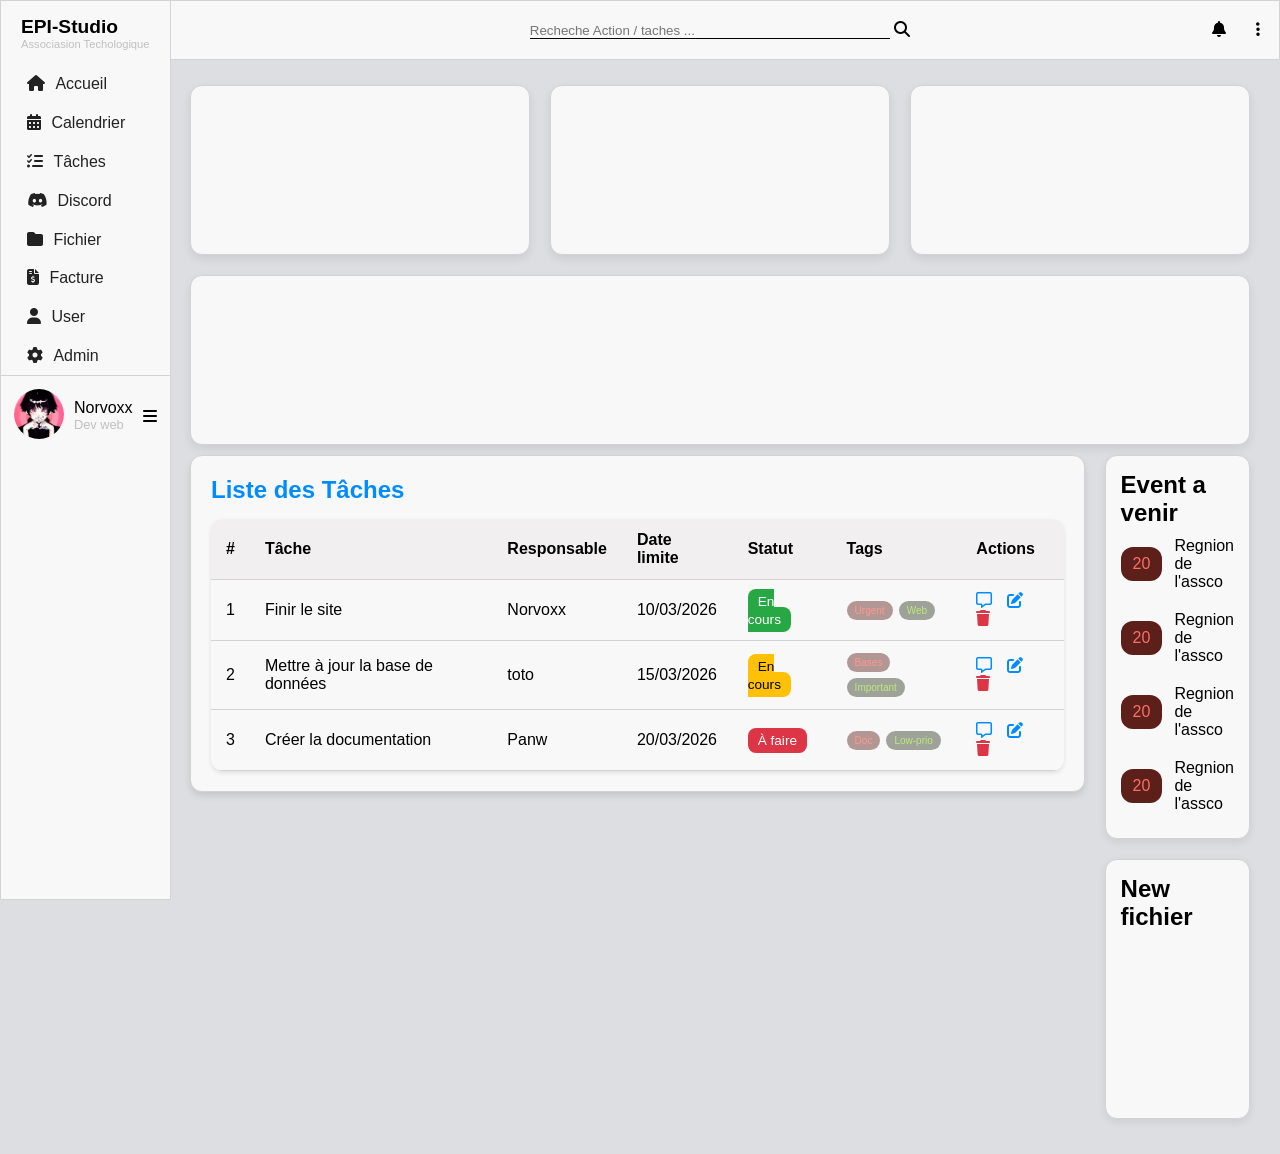
==== index.html @ 7e41a4b7 "Refactor responsive and light mode" ====
<!doctype html>
<html lang="en">

<head>
  <meta charset="UTF-8" />
  <meta name="viewport" content="width=device-width, initial-scale=1.0" />
  <title>EPI Comptability</title>
  <link rel="stylesheet" href="./css/root.css" />
  <link rel="stylesheet" href="./css/nav-left.css" />
  <link rel="stylesheet" href="./css/header.css" />

  <link rel="stylesheet" href="./css/pages/taches.css">

  <link rel="stylesheet" href="./css/pages/index.css" />
  <link rel="stylesheet" href="https://cdnjs.cloudflare.com/ajax/libs/font-awesome/6.5.0/css/all.min.css" />
</head>

<body>
  <section class="container-nav-left">
    <nav class="nav-left">
      <div>
        <div class="container-title">
          <div class="title-text">
            <span class="main-title">EPI<span>-Studio</span></span>
            <span class="subtitle">Associasion Techologique</span>
          </div>
        </div>
        <ul>
          <!-- i acceuil-->
          <li>
            <i class="fa-solid fa-house"></i>
            <p>Accueil</p>
          </li>

          <!-- i calendrier-->
          <li>
            <i class="fa-solid fa-calendar-days"></i>
            <p>Calendrier</p>
          </li>

          <!-- i taches-->
          <li>
            <i class="fa-solid fa-list-check"></i>
            <p>Tâches</p>
          </li>

          <!-- i discord-->
          <li>
            <i class="fa-brands fa-discord"></i>
            <p>Discord</p>
          </li>

          <!-- i fichier-->
          <li>
            <i class="fa-solid fa-folder"></i>
            <p>Fichier</p>
          </li>

          <!-- i facture-->

          <li>
            <i class="fa-solid fa-file-invoice-dollar"></i>
            <p>Facture</p>
          </li>

          <!-- i user-->
          <li>
            <i class="fa-solid fa-user"></i>
            <p>User</p>
          </li>

          <!-- i admin-->
          <li>
            <i class="fa-solid fa-gear"></i>
            <p>Admin</p>
          </li>
        </ul>
      </div>
      <div class="nav-login">
        <div><img src="./imgs/logoNorvoxx.png" alt="" /></div>
        <div>
          <p>Norvoxx</p>
          <p class="subtitle">Dev web</p>
        </div>
        <i class="fa-solid fa-bars"></i>
      </div>
    </nav>
  </section>

  <section class="main-container">
    <main class="main-container">
      <section class="header-container">
        <header>
          <div class="header-search">
            <input type="text" placeholder="Recheche Action / taches ..." />
            <!-- https://fontawesome.com/icons/magnifying-glass?f=classic&s=solid -->
            <i class="fa-solid fa-magnifying-glass"></i>
          </div>
          <ul>
            <li>
              <!-- https://fontawesome.com/icons/bell?f=classic&s=solid -->
              <i class="fa-solid fa-bell"></i>
            </li>
            <li>
              <!-- https://fontawesome.com/icons/bars?f=classic&s=solid -->
              <!-- https://fontawesome.com/icons/ellipsis-vertical?f=classic&s=solid -->
              <i class="fa-solid fa-ellipsis-vertical"></i>
            </li>
          </ul>
        </header>
      </section>

      <section class="dashboard">
        <div class="top-box">
          <div class="box"></div>
          <div class="box"></div>
          <div class="box"></div>
          <div class="box"></div>
        </div>
        <div class="main-box">
          <div>
            <div class="box">
              <div class="task-table-container">
                <h2>Liste des Tâches</h2>
                <table class="task-table">
                  <thead>
                    <tr>
                      <th>#</th>
                      <th>Tâche</th>
                      <th>Responsable</th>
                      <th>Date limite</th>
                      <th>Statut</th>
                      <th>Tags</th>
                      <th>Actions</th>
                    </tr>
                  </thead>
                  <tbody>
                    <tr>
                      <td>1</td>
                      <td>Finir le site</td>
                      <td>Norvoxx</td>
                      <td>10/03/2026</td>
                      <td><span class="status completed">En cours</span></td>
                      <td>
                        <ul class="tag">
                          <li>Urgent</li>
                          <li>Web</li>
                        </ul>
                      </td>
                      <td>
                        <i class="fa-regular fa-message edit"></i>
                        <i class="fa-solid fa-pen-to-square edit"></i>
                        <i class="fa-solid fa-trash delete"></i>
                      </td>
                    </tr>
                    <tr>
                      <td>2</td>
                      <td>Mettre à jour la base de données</td>
                      <td>toto</td>
                      <td>15/03/2026</td>
                      <td><span class="status in-progress">En cours</span></td>
                      <td>
                        <ul class="tag">
                          <li>Bases</li>
                          <li>Important</li>
                        </ul>
                      </td>
                      <td>
                        <i class="fa-regular fa-message edit"></i>
                        <i class="fa-solid fa-pen-to-square edit"></i>
                        <i class="fa-solid fa-trash delete"></i>
                      </td>
                    </tr>
                    <tr>
                      <td>3</td>
                      <td>Créer la documentation</td>
                      <td>Panw</td>
                      <td>20/03/2026</td>
                      <td><span class="status pending">À faire</span></td>
                      <td>
                        <ul class="tag">
                          <li>Doc</li>
                          <li>Low-prio</li>
                        </ul>
                      </td>
                      <td>
                        <i class="fa-regular fa-message edit"></i>
                        <i class="fa-solid fa-pen-to-square edit"></i>
                        <i class="fa-solid fa-trash delete"></i>

                      </td>
                    </tr>
                    
                  </tbody>
                </table>
              </div>
            </div>
          </div>
          <div class="event-box">

            <div class="box">
              <h2>Event a venir</h2>
              <ul>
                <li class="event-list">
                  <p>20</p>
                  <p>Regnion de l'assco</p>
                </li>
                <li class="event-list">
                  <p>20</p>
                  <p>Regnion de l'assco</p>
                </li>
                <li class="event-list">
                  <p>20</p>
                  <p>Regnion de l'assco</p>
                </li>
                <li class="event-list">
                  <p>20</p>
                  <p>Regnion de l'assco</p>
                </li>
              </ul>

            </div>
            <div class="box">
              <h2>New fichier</h2>
            </div>
          </div>
        </div>
      </section>
    </main>
  </section>
</body>

</html>
---- css/root.css ----
* {
  margin: 0;
  padding: 0;
  box-sizing: border-box;
  list-style: none;
  text-decoration: none;
}

:root {
  --bg-couleur: #DDDEE1;
  --bg-couleur-spe:#F8F8F8 ;

  --bg-couleur-overlay: #f1efef;
  --bg-couleur-over: #202020;

  --text-couleur: #000;
  --text-muted-couleur: #222222;
  --subtitle-couleur: #c0c0c0;

  --special-couleur: #008cff;
  --border-couleur: #d3d3d3;

  --radius: 0.75rem;
  --gap: 1.5rem;
}

body {
  font-family: "Arimo", sans-serif;
  background-color: var(--bg-couleur);
  color: var(--text-couleur);
  min-height: 100vh;

  display: flex;
  flex-direction: row;
}
.main-container {
  padding-left: 80px;
  /* background-color: aqua; */

  min-height: 100vh;
  width: 100%;

  display: flex;
  flex-direction: column;
}
.dashboard {
  /* background-color: red; */
  height: 100%;
  padding: 30px;

  display: flex;
  flex-direction: column;
  gap: 10px;

}
.box {
  background-color: var(--bg-couleur-spe);
  border: 1px solid var(--border-couleur);
  border-radius: var(--radius);
  transform: translateY(-5px);
  box-shadow: 0 4px 6px rgba(0, 0, 0, 0.1);

}

@media (prefers-color-scheme: dark) {
  :root {
    --bg-couleur: #18191a;
    --bg-couleur-spe: #1f1f21;

    --bg-couleur-overlay: #222222;
    --bg-couleur-over: #2c2c2c;

    --text-couleur: #f5f5f5;
    --text-muted-couleur: #b3b3b3;
    --subtitle-couleur: #8f8f8f;

    --special-couleur: #3ea6ff;

    --border-couleur: #2e2e2e;
  }
}

@media (max-width: 768px) {

  .main-container {
    padding-left: 30px;
  }

  .top-box > div {
    flex: 1 1 100%;
  }

  .event-box {
    flex-direction: column;
  }

}

/* https://m2.material.io/design/color/dark-theme.html*/
/* https://atlassian.design/foundations/color/color-palette */
---- css/nav-left.css ----
.container-nav-left {
  position: fixed;
  width: fit-content;
  min-height: 100vh;
  background-color: var(--bg-couleur-spe);
  border: 1px solid var(--border-couleur);

  display: flex;
  flex-direction: column;
  justify-content: space-between;
}

.nav-logo {
  border-radius: 50px;
  width: 50px;
  height: 50px;
  margin: 0.5rem;
  object-fit: contain;
}

.container-title {
  display: flex;
  align-items: center;
  gap: 10px;
}

.title-text {
  margin: 15px 20px;
  display: flex;
  flex-direction: column;
}

.title-text .main-title {
  font-size: 1.2rem;
  font-weight: bold;
  white-space: nowrap;
  color: var(--text-couleur);
}

.subtitle {
  color: var(--subtitle-couleur);
}

.title-text .subtitle {
  font-size: 0.7rem;
  color: var(--subtitle-couleur);
  white-space: nowrap;
}

.container-nav-left ul {
  display: flex;
  flex-direction: column;
  justify-content: center;
  margin-left: 1rem;
  color: var(--text-muted-couleur);
}

.container-nav-left ul li {
  margin: 0.65rem;
  cursor: pointer;
}

.container-nav-left ul li:hover {
  color: var(--text-couleur);
  font-weight: bold;
  transition: all 0.2s ease-in-out;
}

.container-nav-left li {
  display: flex;
}

.container-nav-left ul li i {
  padding-right: 10px;
}

.nav-login {
  height: 80px;
  border-top: solid 1px var(--border-couleur);

  display: flex;
  align-items: center;
  flex-wrap: nowrap;

  justify-content: center;
}

.nav-login > * {
  margin: 5px;
}

.nav-login img {
  border-radius: 50%;
  height: 50px;
}

.nav-login > * > .subtitle {
  font-size: 0.8rem;
  flex-wrap: nowrap;
}

@media (max-width: 768px) {
  li > p {
    display: none;
  }

  .nav-login > * > p {
    display: none;
  }

  .nav-login > i {
    display: none;
  }

  .container-nav-left {
    padding: 0;
  }

  .subtitle {
    display: none;
  }

  .main-title > span {
    display: none;
  }
}
---- css/header.css ----
.header-container {
  height: fit-content;
  background-color: var(--bg-couleur-spe);
  color: var(--text-couleur);
  border: 1px solid var(--border-couleur);

  display: flex;
  justify-content: center;
  align-items: center;
}

header {
  display: flex;
  align-items: center;
  margin: 20px;
}

header > ul {
  position: absolute;
  right: 0;

  margin: 20px;
  display: flex;
  gap: 30px;
}

header > ul li {
  cursor: pointer;
}

header ul li i:hover {
  color: var(--text-couleur);
  font-weight: bold;
  transition: all 0.2s ease-in-out;
}

input {
  width: 40vh;
  
  border: none;
  background-color: transparent;
  color: var(--text-couleur);
  border-bottom: 1px solid var(--text-couleur);
}

input:focus {
  outline: none;
  border: none;
  background-color: transparent;
  color: var(--text-couleur);
  border-bottom: 1px solid var(--special-couleur);
}
---- css/pages/taches.css ----
.task-table-container {
    padding: 20px;
    overflow-x: auto;
}

.task-table-container h2 {
    margin-bottom: 15px;
    font-size: 1.5rem;
    color: var(--special-couleur);
}

.task-table {
    width: 100%;
    border-collapse: collapse;
    background-color: var(--bg-couleur-spe);
    border-radius: var(--radius);
    overflow: hidden;
    box-shadow: 0 2px 4px rgba(0, 0, 0, 0.1);
    min-width: 600px; 
}

.task-table th,
.task-table td {
    padding: 12px 15px;
    text-align: left;
    border-bottom: 1px solid var(--border-couleur);
}

.task-table th {
    background-color: var(--bg-couleur-overlay);
    color: var(--text-couleur);
    font-weight: 600;
}

.task-table tbody tr:hover {
    background-color: var(--bg-couleur-overlay);
}

.status {
    padding: 5px 10px;
    border-radius: 0.5rem;
    color: #fff;
    font-weight: 500;
    font-size: 0.85rem;
}

.status.completed {
    background-color: #28a745;
}

.status.in-progress {
    background-color: #ffc107;
    color: #000;
}

.status.pending {
    background-color: #dc3545;
}

.edit {
    color: #008cff;
    margin-right: 10px;
    cursor: pointer;
}

.delete {
    color: #dc3545;
    cursor: pointer;
}

.tag {
    display: flex;
    gap: 5px;
    font-size: 10px;
    flex-wrap: wrap; 
}

.tag>li {
    padding: 5px;
    border-radius: var(--radius);
}

.tag>li:nth-child(1) {
    background-color: #5d1f1a73;
    color: #FD9891;
}

.tag>li:nth-child(2) {
    background-color: #28311b6e;
    color: #BDE97C;
}
@media (max-width: 768px) {
  .main-container {
    padding-left: 30px;
  }
}

@media (max-width: 768px) {

    .task-table th,
    .task-table td {
        padding: 8px 10px;
        font-size: 0.85rem;
    }

    .task-table-container h2 {
        font-size: 1.3rem;
    }

    
    .task-table {
        display: block;
        overflow-x: auto;
        white-space: nowrap;
    }

    .edit,
    .delete {
        font-size: 0.8rem;
        margin-right: 5px;
    }

    .status {
        font-size: 0.75rem;
        padding: 3px 6px;
    }

    .tag {
        font-size: 9px;
    }
}
---- css/pages/index.css ----
.top-box {
  display: flex;
  justify-content: space-between;
  gap: 20px;
  flex-wrap: wrap;
}

.top-box > div {
  flex: 1 1 300px;
  min-height: 170px;

  padding: 20px;

  border-radius: var(--radius);
  box-shadow: 0 4px 10px rgba(0,0,0,0.08);

  transition: transform .2s ease, box-shadow .2s ease;
}

.top-box > div:hover {
  transform: translateY(-4px);
  box-shadow: 0 10px 20px rgba(0,0,0,0.15);
}

.main-box {
  display: flex;
  gap: 20px;
  align-items: stretch;
}

.task-date {
  width: fit-content;
  padding: 6px 10px;
  font-size: 10px;

  border: 1px solid var(--border-couleur);
  border-radius: var(--radius);
}

.tag {
  display: flex;
  gap: 6px;
  font-size: 10px;
}

.tag > li {
  padding: 4px 8px;
  border-radius: var(--radius);
}

.tag > li:nth-child(1) {
  background: #5d1f1a73;
  color: #FD9891;
}

.tag > li:nth-child(2) {
  background: #28311b6e;
  color: #BDE97C;
}

.event-box {
  flex: 1;

  display: flex;
  flex-direction: column;
  gap: 20px;
}

.event-box > div {
  min-height: 260px;

  padding: 15px;
  border-radius: var(--radius);

  box-shadow: 0 3px 8px rgba(0,0,0,0.08);
}

.event-list {
  display: flex;
  align-items: center;
  padding: 10px 0;
}

.event-list > p:nth-child(1) {
  background: #5D1F1A;
  color: #F87168;
  border-radius: var(--radius);
  padding: 8px 12px;
  margin-right: 12px;
}

@media (max-width: 970px) {

  .top-box {
    justify-content: center;
  }

  .top-box > div {
    flex: 1 1 45%;
  }

  .main-box {
    flex-direction: column;
  }

  .event-box {
    flex-direction: row;
    flex-wrap: wrap;
  }

  .event-box > div {
    flex: 1 1 45%;
  }

}
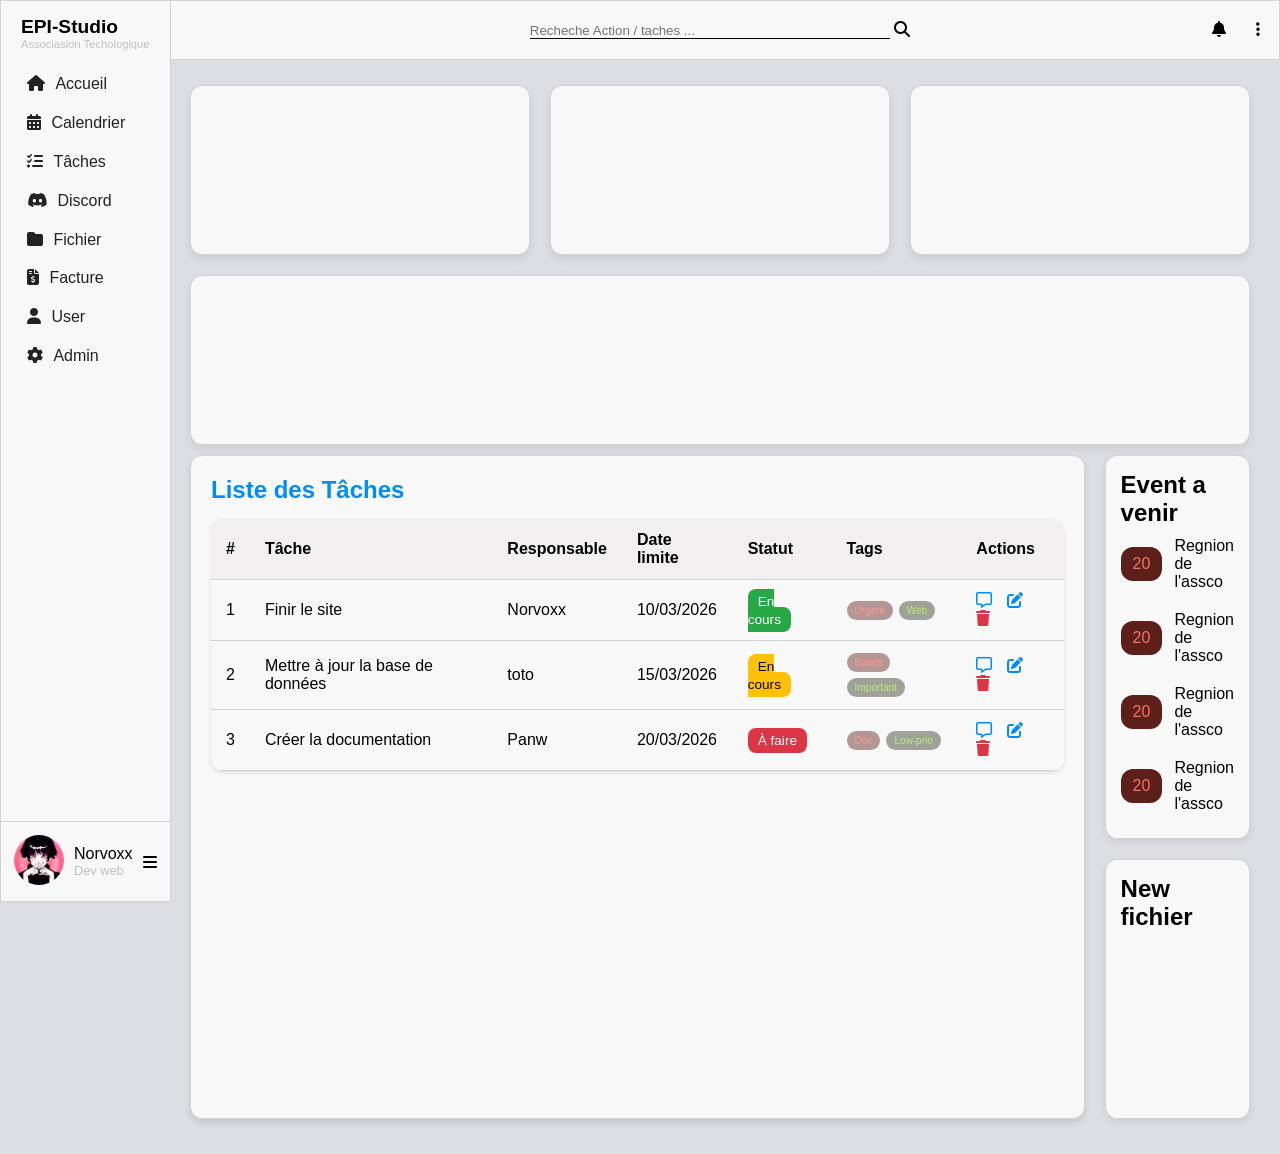
==== commit 81d15289: "toto is a besttt" ====
--- a/index.html
+++ b/index.html
@@ -119,7 +119,7 @@
         </div>
         <div class="main-box">
           <div>
-            <div class="box">
+            <div class="box table">
               <div class="task-table-container">
                 <h2>Liste des Tâches</h2>
                 <table class="task-table">
--- a/css/nav-left.css
+++ b/css/nav-left.css
@@ -5,6 +5,13 @@
   background-color: var(--bg-couleur-spe);
   border: 1px solid var(--border-couleur);
 
+  display: flex;
+  flex-direction: column;
+  justify-content: space-between;
+}
+
+.nav-left {
+  height: 100vh;
   display: flex;
   flex-direction: column;
   justify-content: space-between;
@@ -85,7 +92,7 @@
   justify-content: center;
 }
 
-.nav-login > * {
+.nav-login>* {
   margin: 5px;
 }
 
@@ -94,21 +101,21 @@
   height: 50px;
 }
 
-.nav-login > * > .subtitle {
+.nav-login>*>.subtitle {
   font-size: 0.8rem;
   flex-wrap: nowrap;
 }
 
 @media (max-width: 768px) {
-  li > p {
+  li>p {
     display: none;
   }
 
-  .nav-login > * > p {
+  .nav-login>*>p {
     display: none;
   }
 
-  .nav-login > i {
+  .nav-login>i {
     display: none;
   }
 
@@ -120,7 +127,7 @@
     display: none;
   }
 
-  .main-title > span {
+  .main-title>span {
     display: none;
   }
-}
+}
--- a/css/pages/index.css
+++ b/css/pages/index.css
@@ -89,6 +89,10 @@
   margin-right: 12px;
 }
 
+.table{
+  height: 100%;
+}
+
 @media (max-width: 970px) {
 
   .top-box {
@@ -114,3 +118,13 @@
 
 }
 
+@media (max-width: 768px) {
+  .top-box > div {
+    flex: 1 1 100%;
+  }
+
+  .event-box {
+    flex-direction: column;
+  }
+
+}
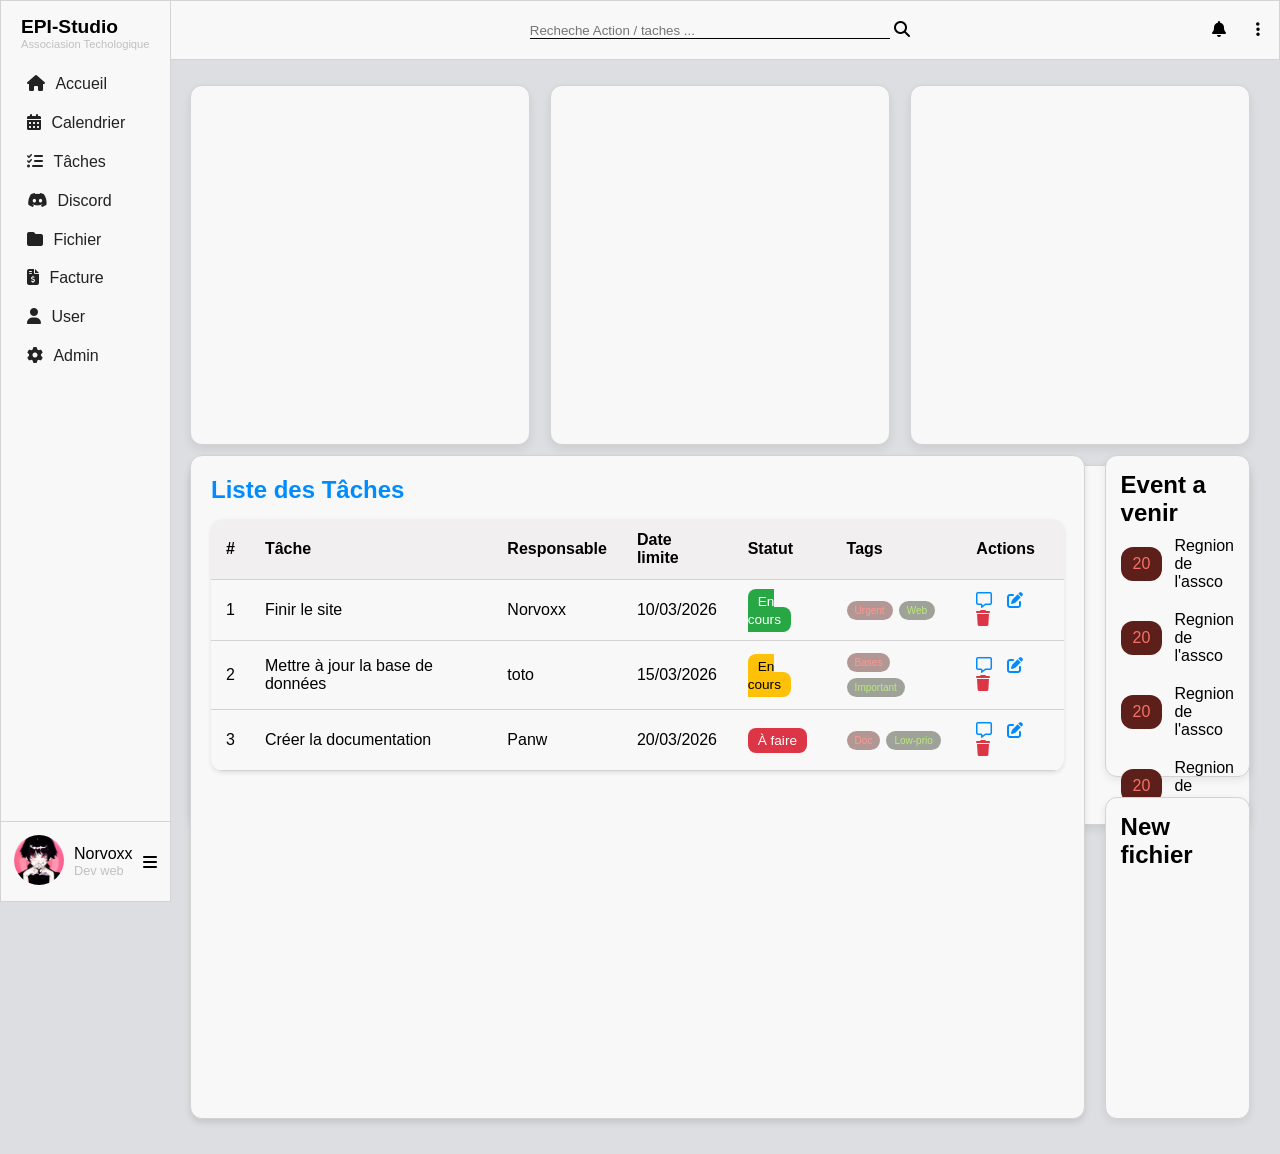
==== commit 2559d746: "up" ====
--- a/index.html
+++ b/index.html
@@ -190,7 +190,7 @@
 
                       </td>
                     </tr>
-                    
+
                   </tbody>
                 </table>
               </div>
--- a/css/pages/taches.css
+++ b/css/pages/taches.css
@@ -1,4 +1,9 @@
+.box{
+    height: 100%;
+}
+
 .task-table-container {
+    
     padding: 20px;
     overflow-x: auto;
 }
@@ -16,7 +21,7 @@
     border-radius: var(--radius);
     overflow: hidden;
     box-shadow: 0 2px 4px rgba(0, 0, 0, 0.1);
-    min-width: 600px; 
+    min-width: 600px;
 }
 
 .task-table th,
@@ -72,7 +77,7 @@
     display: flex;
     gap: 5px;
     font-size: 10px;
-    flex-wrap: wrap; 
+    flex-wrap: wrap;
 }
 
 .tag>li {
@@ -89,11 +94,51 @@
     background-color: #28311b6e;
     color: #BDE97C;
 }
-@media (max-width: 768px) {
-  .main-container {
-    padding-left: 30px;
-  }
+
+
+.task-table-nav {
+    display: flex;
+    justify-content: space-between;
+    align-items: center;
+    margin-bottom: 15px;
+    gap: 10px;
 }
+
+
+.task-search {
+    display: flex;
+    align-items: center;
+    background: var(--bg-couleur-overlay);
+    padding: 8px 12px;
+    border-radius: var(--radius);
+    gap: 8px;
+}
+
+.task-search input {
+    border: none;
+    background: transparent;
+    outline: none;
+    color: var(--text-couleur);
+}
+
+.btn-add-task {
+    display: flex;
+    align-items: center;
+    gap: 6px;
+    background: var(--special-couleur);
+    color: white;
+    border: none;
+    padding: 8px 14px;
+    border-radius: var(--radius);
+    cursor: pointer;
+    font-weight: 500;
+    transition: 0.2s;
+}
+
+.btn-add-task:hover {
+    opacity: 0.9;
+}
+
 
 @media (max-width: 768px) {
 
@@ -107,7 +152,7 @@
         font-size: 1.3rem;
     }
 
-    
+
     .task-table {
         display: block;
         overflow-x: auto;
@@ -128,4 +173,13 @@
     .tag {
         font-size: 9px;
     }
-}
+
+    .task-table-nav {
+        flex-direction: column;
+        align-items: stretch;
+    }
+
+    .btn-add-task {
+        justify-content: center;
+    }
+}
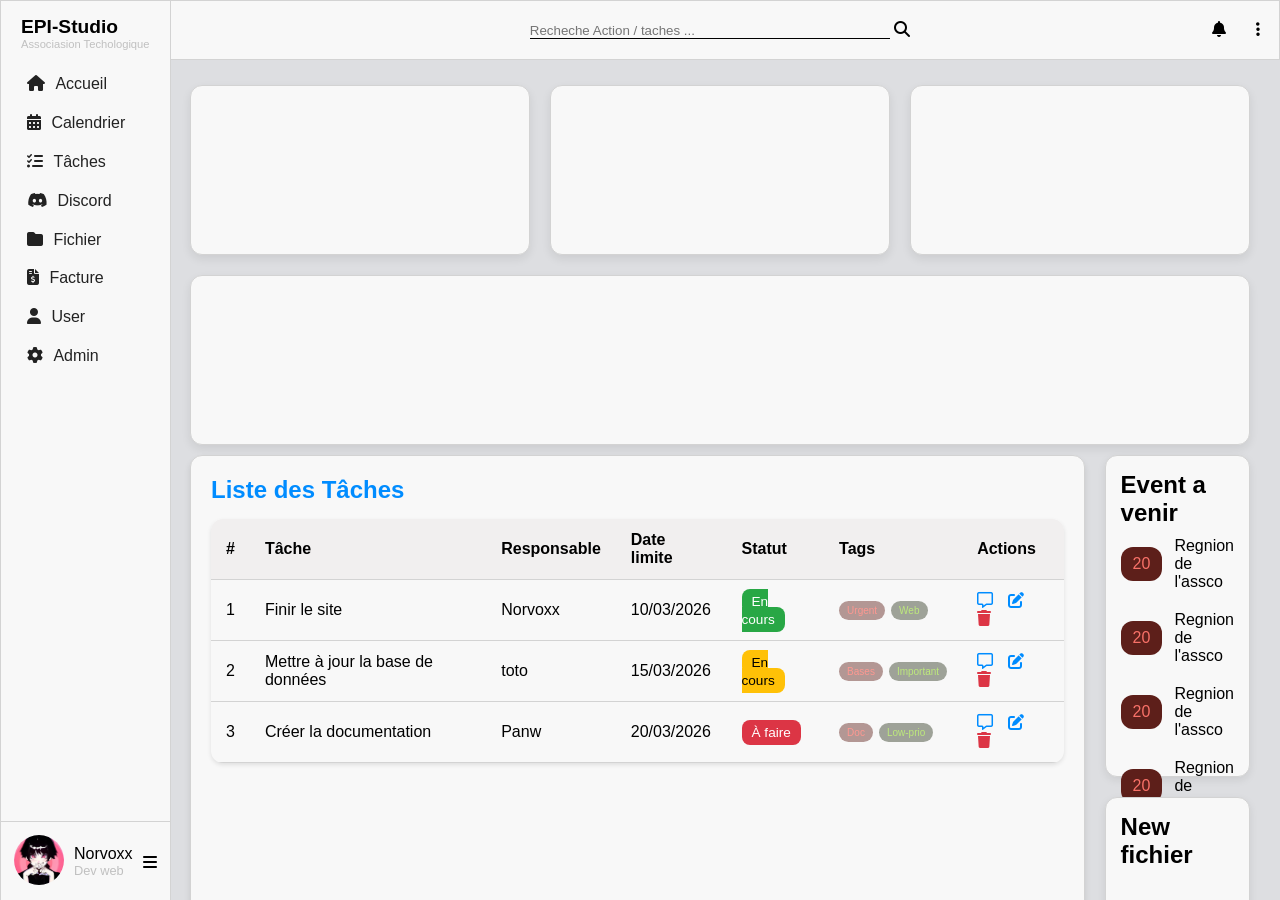
==== commit 314e498a: "update nav-left" ====
--- a/index.html
+++ b/index.html
@@ -1,233 +1,248 @@
 <!doctype html>
 <html lang="en">
-
-<head>
-  <meta charset="UTF-8" />
-  <meta name="viewport" content="width=device-width, initial-scale=1.0" />
-  <title>EPI Comptability</title>
-  <link rel="stylesheet" href="./css/root.css" />
-  <link rel="stylesheet" href="./css/nav-left.css" />
-  <link rel="stylesheet" href="./css/header.css" />
-
-  <link rel="stylesheet" href="./css/pages/taches.css">
-
-  <link rel="stylesheet" href="./css/pages/index.css" />
-  <link rel="stylesheet" href="https://cdnjs.cloudflare.com/ajax/libs/font-awesome/6.5.0/css/all.min.css" />
-</head>
-
-<body>
-  <section class="container-nav-left">
-    <nav class="nav-left">
-      <div>
-        <div class="container-title">
-          <div class="title-text">
-            <span class="main-title">EPI<span>-Studio</span></span>
-            <span class="subtitle">Associasion Techologique</span>
-          </div>
+  <head>
+    <meta charset="UTF-8" />
+    <meta name="viewport" content="width=device-width, initial-scale=1.0" />
+    <title>EPI Comptability</title>
+    <link rel="stylesheet" href="./css/root.css" />
+    <link rel="stylesheet" href="./css/nav-left.css" />
+    <link rel="stylesheet" href="./css/header.css" />
+
+    <link rel="stylesheet" href="./css/pages/taches.css" />
+
+    <link rel="stylesheet" href="./css/pages/index.css" />
+    <link
+      rel="stylesheet"
+      href="https://cdnjs.cloudflare.com/ajax/libs/font-awesome/6.5.0/css/all.min.css"
+    />
+  </head>
+
+  <body>
+    <section class="container-nav-left">
+      <nav class="nav-left">
+        <div>
+          <div class="container-title">
+            <div class="title-text">
+              <span class="main-title">EPI<span>-Studio</span></span>
+              <span class="subtitle">Associasion Techologique</span>
+            </div>
+          </div>
+          <ul>
+            <!-- i acceuil-->
+            <li>
+              <a href="/index.html">
+                <i class="fa-solid fa-house"></i>
+                <p>Accueil</p>
+              </a>
+            </li>
+
+            <!-- i calendrier-->
+            <li>
+              <a href="/calendrier.html">
+                <i class="fa-solid fa-calendar-days"></i>
+                <p>Calendrier</p>
+              </a>
+            </li>
+
+            <!-- i taches-->
+            <li>
+              <a href="/taches.html">
+                <i class="fa-solid fa-list-check"></i>
+                <p>Tâches</p>
+              </a>
+            </li>
+
+            <!-- i discord-->
+            <li>
+              <a href="#">
+                <i class="fa-brands fa-discord"></i>
+                <p>Discord</p>
+              </a>
+            </li>
+
+            <!-- i fichier-->
+            <li>
+              <a href="/fichier.html">
+                <i class="fa-solid fa-folder"></i>
+                <p>Fichier</p>
+              </a>
+            </li>
+
+            <!-- i facture-->
+
+            <li>
+              <a href="/facture.html">
+                <i class="fa-solid fa-file-invoice-dollar"></i>
+                <p>Facture</p>
+              </a>
+            </li>
+
+            <!-- i user-->
+            <li>
+              <a href="#">
+                <i class="fa-solid fa-user"></i>
+                <p>User</p>
+              </a>
+            </li>
+
+            <!-- i admin-->
+            <li>
+              <a href="/admin.html">
+                <i class="fa-solid fa-gear"></i>
+                <p>Admin</p>
+              </a>
+            </li>
+          </ul>
         </div>
-        <ul>
-          <!-- i acceuil-->
-          <li>
-            <i class="fa-solid fa-house"></i>
-            <p>Accueil</p>
-          </li>
-
-          <!-- i calendrier-->
-          <li>
-            <i class="fa-solid fa-calendar-days"></i>
-            <p>Calendrier</p>
-          </li>
-
-          <!-- i taches-->
-          <li>
-            <i class="fa-solid fa-list-check"></i>
-            <p>Tâches</p>
-          </li>
-
-          <!-- i discord-->
-          <li>
-            <i class="fa-brands fa-discord"></i>
-            <p>Discord</p>
-          </li>
-
-          <!-- i fichier-->
-          <li>
-            <i class="fa-solid fa-folder"></i>
-            <p>Fichier</p>
-          </li>
-
-          <!-- i facture-->
-
-          <li>
-            <i class="fa-solid fa-file-invoice-dollar"></i>
-            <p>Facture</p>
-          </li>
-
-          <!-- i user-->
-          <li>
-            <i class="fa-solid fa-user"></i>
-            <p>User</p>
-          </li>
-
-          <!-- i admin-->
-          <li>
-            <i class="fa-solid fa-gear"></i>
-            <p>Admin</p>
-          </li>
-        </ul>
-      </div>
-      <div class="nav-login">
-        <div><img src="./imgs/logoNorvoxx.png" alt="" /></div>
-        <div>
-          <p>Norvoxx</p>
-          <p class="subtitle">Dev web</p>
+        <div class="nav-login">
+          <div><img src="./imgs/logoNorvoxx.png" alt="" /></div>
+          <div>
+            <p>Norvoxx</p>
+            <p class="subtitle">Dev web</p>
+          </div>
+          <i class="fa-solid fa-bars"></i>
         </div>
-        <i class="fa-solid fa-bars"></i>
-      </div>
-    </nav>
-  </section>
-
-  <section class="main-container">
-    <main class="main-container">
-      <section class="header-container">
-        <header>
-          <div class="header-search">
-            <input type="text" placeholder="Recheche Action / taches ..." />
-            <!-- https://fontawesome.com/icons/magnifying-glass?f=classic&s=solid -->
-            <i class="fa-solid fa-magnifying-glass"></i>
-          </div>
-          <ul>
-            <li>
-              <!-- https://fontawesome.com/icons/bell?f=classic&s=solid -->
-              <i class="fa-solid fa-bell"></i>
-            </li>
-            <li>
-              <!-- https://fontawesome.com/icons/bars?f=classic&s=solid -->
-              <!-- https://fontawesome.com/icons/ellipsis-vertical?f=classic&s=solid -->
-              <i class="fa-solid fa-ellipsis-vertical"></i>
-            </li>
-          </ul>
-        </header>
-      </section>
-
-      <section class="dashboard">
-        <div class="top-box">
-          <div class="box"></div>
-          <div class="box"></div>
-          <div class="box"></div>
-          <div class="box"></div>
-        </div>
-        <div class="main-box">
-          <div>
-            <div class="box table">
-              <div class="task-table-container">
-                <h2>Liste des Tâches</h2>
-                <table class="task-table">
-                  <thead>
-                    <tr>
-                      <th>#</th>
-                      <th>Tâche</th>
-                      <th>Responsable</th>
-                      <th>Date limite</th>
-                      <th>Statut</th>
-                      <th>Tags</th>
-                      <th>Actions</th>
-                    </tr>
-                  </thead>
-                  <tbody>
-                    <tr>
-                      <td>1</td>
-                      <td>Finir le site</td>
-                      <td>Norvoxx</td>
-                      <td>10/03/2026</td>
-                      <td><span class="status completed">En cours</span></td>
-                      <td>
-                        <ul class="tag">
-                          <li>Urgent</li>
-                          <li>Web</li>
-                        </ul>
-                      </td>
-                      <td>
-                        <i class="fa-regular fa-message edit"></i>
-                        <i class="fa-solid fa-pen-to-square edit"></i>
-                        <i class="fa-solid fa-trash delete"></i>
-                      </td>
-                    </tr>
-                    <tr>
-                      <td>2</td>
-                      <td>Mettre à jour la base de données</td>
-                      <td>toto</td>
-                      <td>15/03/2026</td>
-                      <td><span class="status in-progress">En cours</span></td>
-                      <td>
-                        <ul class="tag">
-                          <li>Bases</li>
-                          <li>Important</li>
-                        </ul>
-                      </td>
-                      <td>
-                        <i class="fa-regular fa-message edit"></i>
-                        <i class="fa-solid fa-pen-to-square edit"></i>
-                        <i class="fa-solid fa-trash delete"></i>
-                      </td>
-                    </tr>
-                    <tr>
-                      <td>3</td>
-                      <td>Créer la documentation</td>
-                      <td>Panw</td>
-                      <td>20/03/2026</td>
-                      <td><span class="status pending">À faire</span></td>
-                      <td>
-                        <ul class="tag">
-                          <li>Doc</li>
-                          <li>Low-prio</li>
-                        </ul>
-                      </td>
-                      <td>
-                        <i class="fa-regular fa-message edit"></i>
-                        <i class="fa-solid fa-pen-to-square edit"></i>
-                        <i class="fa-solid fa-trash delete"></i>
-
-                      </td>
-                    </tr>
-
-                  </tbody>
-                </table>
+      </nav>
+    </section>
+
+    <section class="main-container">
+      <main class="main-container">
+        <section class="header-container">
+          <header>
+            <div class="header-search">
+              <input type="text" placeholder="Recheche Action / taches ..." />
+              <!-- https://fontawesome.com/icons/magnifying-glass?f=classic&s=solid -->
+              <i class="fa-solid fa-magnifying-glass"></i>
+            </div>
+            <ul>
+              <li>
+                <!-- https://fontawesome.com/icons/bell?f=classic&s=solid -->
+                <i class="fa-solid fa-bell"></i>
+              </li>
+              <li>
+                <!-- https://fontawesome.com/icons/bars?f=classic&s=solid -->
+                <!-- https://fontawesome.com/icons/ellipsis-vertical?f=classic&s=solid -->
+                <i class="fa-solid fa-ellipsis-vertical"></i>
+              </li>
+            </ul>
+          </header>
+        </section>
+
+        <section class="dashboard">
+          <div class="top-box">
+            <div class="box"></div>
+            <div class="box"></div>
+            <div class="box"></div>
+            <div class="box"></div>
+          </div>
+          <div class="main-box">
+            <div>
+              <div class="box table">
+                <div class="task-table-container">
+                  <h2>Liste des Tâches</h2>
+                  <table class="task-table">
+                    <thead>
+                      <tr>
+                        <th>#</th>
+                        <th>Tâche</th>
+                        <th>Responsable</th>
+                        <th>Date limite</th>
+                        <th>Statut</th>
+                        <th>Tags</th>
+                        <th>Actions</th>
+                      </tr>
+                    </thead>
+                    <tbody>
+                      <tr>
+                        <td>1</td>
+                        <td>Finir le site</td>
+                        <td>Norvoxx</td>
+                        <td>10/03/2026</td>
+                        <td><span class="status completed">En cours</span></td>
+                        <td>
+                          <ul class="tag">
+                            <li>Urgent</li>
+                            <li>Web</li>
+                          </ul>
+                        </td>
+                        <td>
+                          <i class="fa-regular fa-message edit"></i>
+                          <i class="fa-solid fa-pen-to-square edit"></i>
+                          <i class="fa-solid fa-trash delete"></i>
+                        </td>
+                      </tr>
+                      <tr>
+                        <td>2</td>
+                        <td>Mettre à jour la base de données</td>
+                        <td>toto</td>
+                        <td>15/03/2026</td>
+                        <td>
+                          <span class="status in-progress">En cours</span>
+                        </td>
+                        <td>
+                          <ul class="tag">
+                            <li>Bases</li>
+                            <li>Important</li>
+                          </ul>
+                        </td>
+                        <td>
+                          <i class="fa-regular fa-message edit"></i>
+                          <i class="fa-solid fa-pen-to-square edit"></i>
+                          <i class="fa-solid fa-trash delete"></i>
+                        </td>
+                      </tr>
+                      <tr>
+                        <td>3</td>
+                        <td>Créer la documentation</td>
+                        <td>Panw</td>
+                        <td>20/03/2026</td>
+                        <td><span class="status pending">À faire</span></td>
+                        <td>
+                          <ul class="tag">
+                            <li>Doc</li>
+                            <li>Low-prio</li>
+                          </ul>
+                        </td>
+                        <td>
+                          <i class="fa-regular fa-message edit"></i>
+                          <i class="fa-solid fa-pen-to-square edit"></i>
+                          <i class="fa-solid fa-trash delete"></i>
+                        </td>
+                      </tr>
+                    </tbody>
+                  </table>
+                </div>
               </div>
             </div>
-          </div>
-          <div class="event-box">
-
-            <div class="box">
-              <h2>Event a venir</h2>
-              <ul>
-                <li class="event-list">
-                  <p>20</p>
-                  <p>Regnion de l'assco</p>
-                </li>
-                <li class="event-list">
-                  <p>20</p>
-                  <p>Regnion de l'assco</p>
-                </li>
-                <li class="event-list">
-                  <p>20</p>
-                  <p>Regnion de l'assco</p>
-                </li>
-                <li class="event-list">
-                  <p>20</p>
-                  <p>Regnion de l'assco</p>
-                </li>
-              </ul>
-
-            </div>
-            <div class="box">
-              <h2>New fichier</h2>
-            </div>
-          </div>
-        </div>
-      </section>
-    </main>
-  </section>
-</body>
-
-</html>+            <div class="event-box">
+              <div class="box">
+                <h2>Event a venir</h2>
+                <ul>
+                  <li class="event-list">
+                    <p>20</p>
+                    <p>Regnion de l'assco</p>
+                  </li>
+                  <li class="event-list">
+                    <p>20</p>
+                    <p>Regnion de l'assco</p>
+                  </li>
+                  <li class="event-list">
+                    <p>20</p>
+                    <p>Regnion de l'assco</p>
+                  </li>
+                  <li class="event-list">
+                    <p>20</p>
+                    <p>Regnion de l'assco</p>
+                  </li>
+                </ul>
+              </div>
+              <div class="box">
+                <h2>New fichier</h2>
+              </div>
+            </div>
+          </div>
+        </section>
+      </main>
+    </section>
+  </body>
+</html>
--- a/css/root.css
+++ b/css/root.css
@@ -37,7 +37,8 @@
   padding-left: 80px;
   /* background-color: aqua; */
 
-  min-height: 100vh;
+  height: 100vh;
+  overflow-x: auto;
   width: 100%;
 
   display: flex;
@@ -60,6 +61,12 @@
   transform: translateY(-5px);
   box-shadow: 0 4px 6px rgba(0, 0, 0, 0.1);
 
+}
+input{  
+  border: none;
+  background-color: transparent;
+  color: var(--text-couleur);
+  border-bottom: 1px solid var(--text-couleur);
 }
 
 @media (prefers-color-scheme: dark) {
--- a/css/nav-left.css
+++ b/css/nav-left.css
@@ -67,14 +67,15 @@
   cursor: pointer;
 }
 
-.container-nav-left ul li:hover {
+.container-nav-left ul li a:hover {
   color: var(--text-couleur);
   font-weight: bold;
   transition: all 0.2s ease-in-out;
 }
 
-.container-nav-left li {
+.container-nav-left li a {
   display: flex;
+  color: var(--text-muted-couleur);
 }
 
 .container-nav-left ul li i {
@@ -92,7 +93,7 @@
   justify-content: center;
 }
 
-.nav-login>* {
+.nav-login > * {
   margin: 5px;
 }
 
@@ -101,21 +102,21 @@
   height: 50px;
 }
 
-.nav-login>*>.subtitle {
+.nav-login > * > .subtitle {
   font-size: 0.8rem;
   flex-wrap: nowrap;
 }
 
 @media (max-width: 768px) {
-  li>p {
+  li > p {
     display: none;
   }
 
-  .nav-login>*>p {
+  .nav-login > * > p {
     display: none;
   }
 
-  .nav-login>i {
+  .nav-login > i {
     display: none;
   }
 
@@ -127,7 +128,7 @@
     display: none;
   }
 
-  .main-title>span {
+  .main-title > span {
     display: none;
   }
-}+}
--- a/css/header.css
+++ b/css/header.css
@@ -34,7 +34,8 @@
   transition: all 0.2s ease-in-out;
 }
 
-input {
+
+.header-search input {
   width: 40vh;
   
   border: none;
--- a/css/pages/taches.css
+++ b/css/pages/taches.css
@@ -1,11 +1,13 @@
-.box{
+.box {
+    position: relative;
     height: 100%;
 }
 
 .task-table-container {
-    
     padding: 20px;
-    overflow-x: auto;
+    height: 100%;
+    position: relative;
+    /* overflow-x: auto; */
 }
 
 .task-table-container h2 {
@@ -21,7 +23,7 @@
     border-radius: var(--radius);
     overflow: hidden;
     box-shadow: 0 2px 4px rgba(0, 0, 0, 0.1);
-    min-width: 600px;
+    /* min-width: 600px; */
 }
 
 .task-table th,
@@ -73,28 +75,32 @@
     cursor: pointer;
 }
 
-.tag {
+.tag-list {
     display: flex;
     gap: 5px;
     font-size: 10px;
     flex-wrap: wrap;
 }
 
-.tag>li {
+.tag-list>li {
     padding: 5px;
     border-radius: var(--radius);
 }
 
-.tag>li:nth-child(1) {
+.tag-list>li:nth-child(1) {
     background-color: #5d1f1a73;
     color: #FD9891;
 }
 
-.tag>li:nth-child(2) {
+.tag-list>li:nth-child(2) {
     background-color: #28311b6e;
     color: #BDE97C;
 }
 
+.tag-list>li{
+    background-color: #28311b6e;
+    color: #BDE97C;
+}
 
 .task-table-nav {
     display: flex;
@@ -103,7 +109,6 @@
     margin-bottom: 15px;
     gap: 10px;
 }
-
 
 .task-search {
     display: flex;
@@ -126,7 +131,7 @@
     align-items: center;
     gap: 6px;
     background: var(--special-couleur);
-    color: white;
+    color: var(--border-couleur);
     border: none;
     padding: 8px 14px;
     border-radius: var(--radius);
@@ -138,6 +143,7 @@
 .btn-add-task:hover {
     opacity: 0.9;
 }
+
 
 
 @media (max-width: 768px) {
@@ -182,4 +188,4 @@
     .btn-add-task {
         justify-content: center;
     }
-}+}
--- a/css/pages/index.css
+++ b/css/pages/index.css
@@ -1,25 +1,25 @@
 .top-box {
   display: flex;
-  justify-content: space-between;
+  justify-content: center;
   gap: 20px;
   flex-wrap: wrap;
 }
 
-.top-box > div {
+.top-box>div {
   flex: 1 1 300px;
-  min-height: 170px;
+  height: 170px;
 
   padding: 20px;
 
   border-radius: var(--radius);
-  box-shadow: 0 4px 10px rgba(0,0,0,0.08);
+  box-shadow: 0 4px 10px rgba(0, 0, 0, 0.08);
 
   transition: transform .2s ease, box-shadow .2s ease;
 }
 
-.top-box > div:hover {
+.top-box>div:hover {
   transform: translateY(-4px);
-  box-shadow: 0 10px 20px rgba(0,0,0,0.15);
+  box-shadow: 0 10px 20px rgba(0, 0, 0, 0.15);
 }
 
 .main-box {
@@ -43,17 +43,17 @@
   font-size: 10px;
 }
 
-.tag > li {
+.tag>li {
   padding: 4px 8px;
   border-radius: var(--radius);
 }
 
-.tag > li:nth-child(1) {
+.tag>li:nth-child(1) {
   background: #5d1f1a73;
   color: #FD9891;
 }
 
-.tag > li:nth-child(2) {
+.tag>li:nth-child(2) {
   background: #28311b6e;
   color: #BDE97C;
 }
@@ -66,13 +66,13 @@
   gap: 20px;
 }
 
-.event-box > div {
+.event-box>div {
   min-height: 260px;
 
   padding: 15px;
   border-radius: var(--radius);
 
-  box-shadow: 0 3px 8px rgba(0,0,0,0.08);
+  box-shadow: 0 3px 8px rgba(0, 0, 0, 0.08);
 }
 
 .event-list {
@@ -81,7 +81,7 @@
   padding: 10px 0;
 }
 
-.event-list > p:nth-child(1) {
+.event-list>p:nth-child(1) {
   background: #5D1F1A;
   color: #F87168;
   border-radius: var(--radius);
@@ -89,20 +89,11 @@
   margin-right: 12px;
 }
 
-.table{
+.table {
   height: 100%;
 }
 
 @media (max-width: 970px) {
-
-  .top-box {
-    justify-content: center;
-  }
-
-  .top-box > div {
-    flex: 1 1 45%;
-  }
-
   .main-box {
     flex-direction: column;
   }
@@ -112,14 +103,14 @@
     flex-wrap: wrap;
   }
 
-  .event-box > div {
+  .event-box>div {
     flex: 1 1 45%;
   }
 
 }
 
 @media (max-width: 768px) {
-  .top-box > div {
+  .top-box>div {
     flex: 1 1 100%;
   }
 
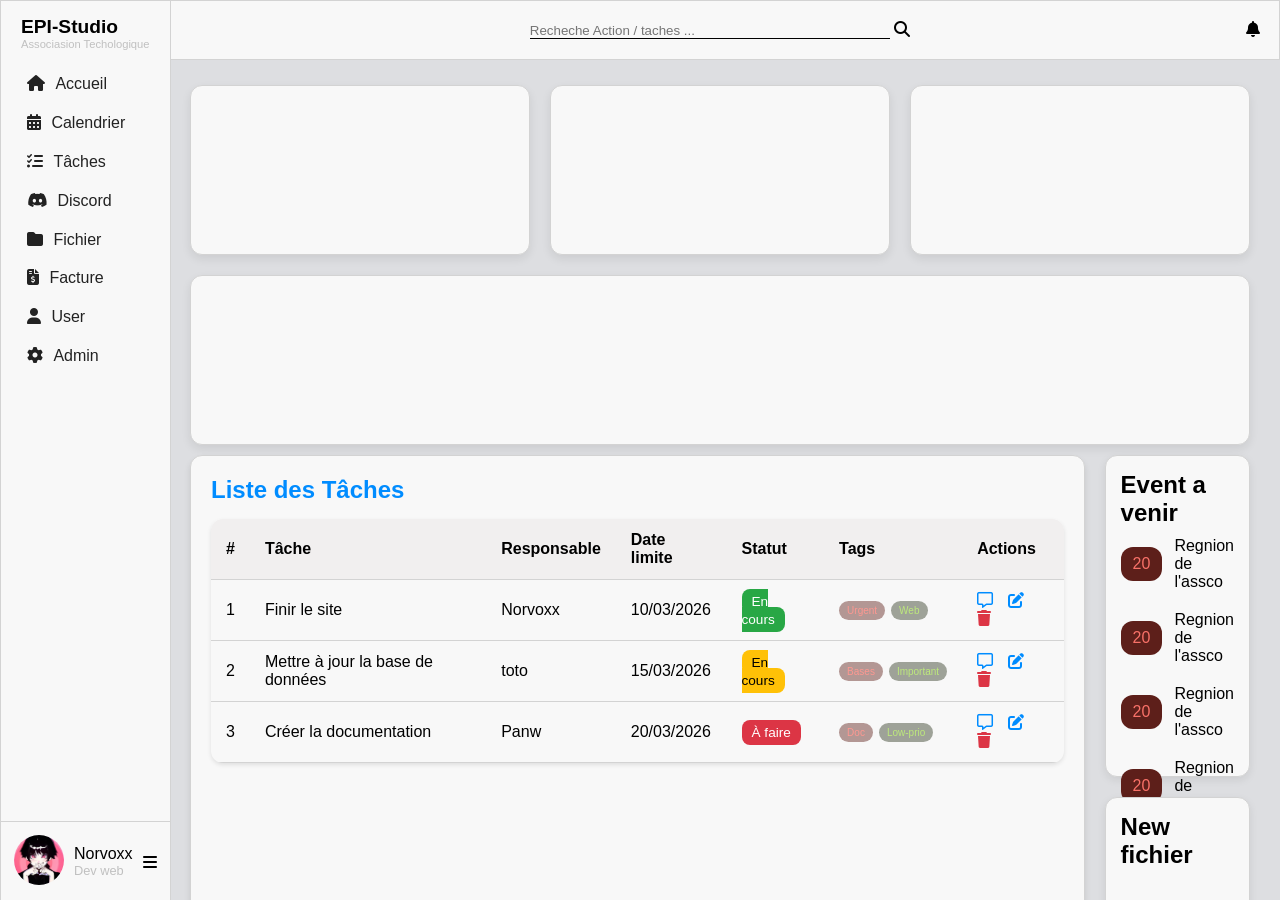
==== commit a801ffa6: "update nav-left all-pages" ====
--- a/index.html
+++ b/index.html
@@ -119,11 +119,6 @@
                 <!-- https://fontawesome.com/icons/bell?f=classic&s=solid -->
                 <i class="fa-solid fa-bell"></i>
               </li>
-              <li>
-                <!-- https://fontawesome.com/icons/bars?f=classic&s=solid -->
-                <!-- https://fontawesome.com/icons/ellipsis-vertical?f=classic&s=solid -->
-                <i class="fa-solid fa-ellipsis-vertical"></i>
-              </li>
             </ul>
           </header>
         </section>
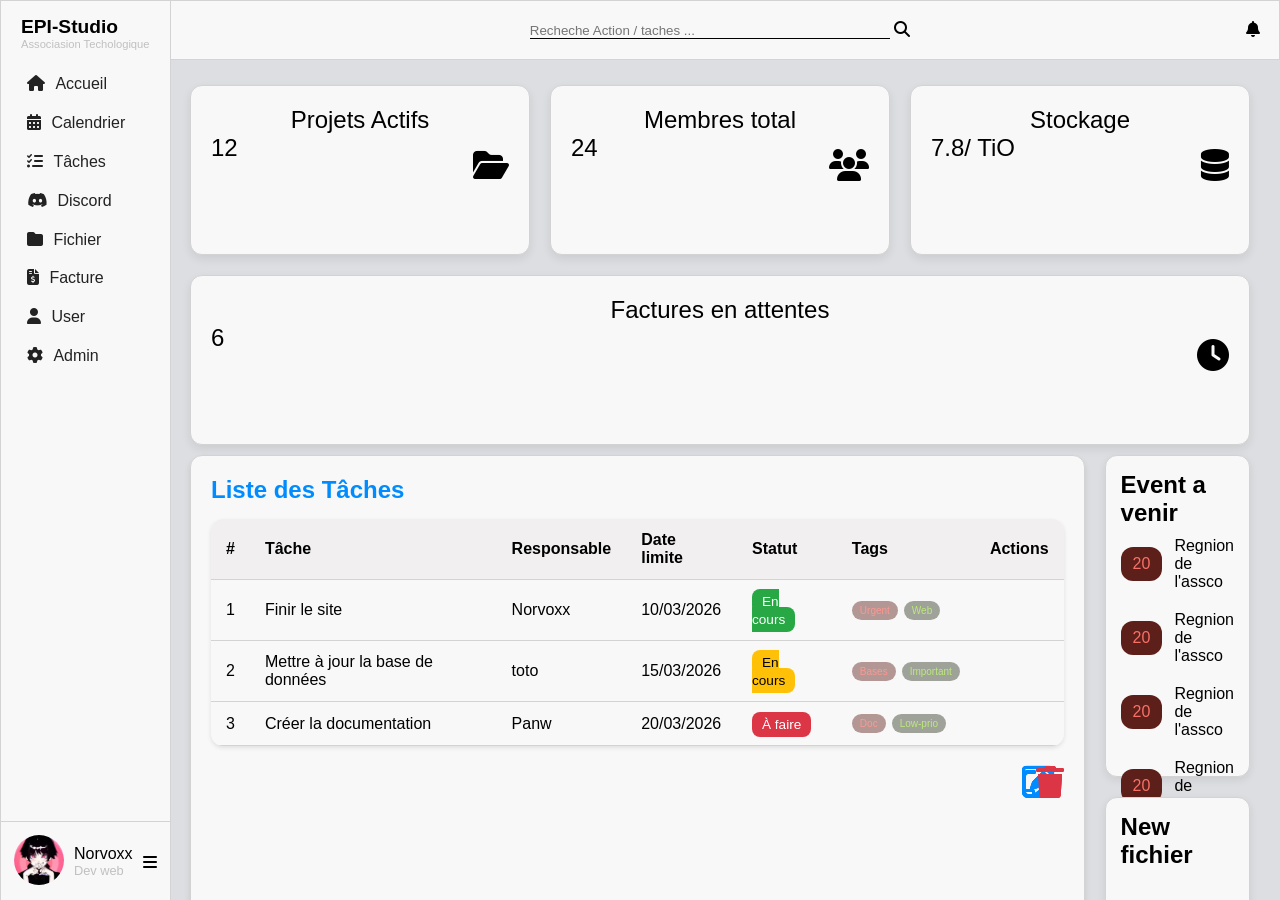
==== commit 699dd328: "update top-box" ====
--- a/index.html
+++ b/index.html
@@ -125,10 +125,32 @@
 
         <section class="dashboard">
           <div class="top-box">
-            <div class="box"></div>
-            <div class="box"></div>
-            <div class="box"></div>
-            <div class="box"></div>
+            <div class="box">
+              <span class="title-box">Projets Actifs</span>
+              <span class="number-box">12</span>
+              <!--https://fontawesome.com/icons/diagram-project?s=solid-->
+              <!--https://fontawesome.com/icons/folder-open?s=solid-->
+              <i class="fa-solid fa-folder-open"></i>
+              <!-- <i class="fa-solid fa-diagram-project"></i> -->
+            </div>
+            <div class="box">
+              <span class="title-box">Membres total</span>
+              <span class="number-box">24</span>
+              <!--https://fontawesome.com/v4/icon/users-->
+              <i class="fa-solid fa-users"></i>
+            </div>
+            <div class="box">
+              <span class="title-box">Stockage</span>
+              <span class="number-box">7.8/ TiO</span>
+              <!--https://fontawesome.com/icons/database?s=solid-->
+              <i class="fa-solid fa-database"></i>
+            </div>
+            <div class="box">
+              <span class="title-box">Factures en attentes</span>
+              <span class="number-box">6</span>
+              <!--https://fontawesome.com/icons/clock?s=solid-->
+              <i class="fa-solid fa-clock"></i>
+            </div>
           </div>
           <div class="main-box">
             <div>
--- a/css/pages/index.css
+++ b/css/pages/index.css
@@ -5,7 +5,26 @@
   flex-wrap: wrap;
 }
 
-.top-box>div {
+.title-box {
+  display: flex;
+  justify-content: center;
+  font-size: 1.5em;
+}
+
+.number-box {
+  display: flex;
+  justify-content: flex-start;
+  align-items: center;
+  font-size: 1.5em;
+}
+.box i {
+  position: fixed;
+  right: 20px;
+  top: calc(50% - (2em / 3));
+  font-size: 2em;
+}
+
+.top-box > div {
   flex: 1 1 300px;
   height: 170px;
 
@@ -14,10 +33,12 @@
   border-radius: var(--radius);
   box-shadow: 0 4px 10px rgba(0, 0, 0, 0.08);
 
-  transition: transform .2s ease, box-shadow .2s ease;
+  transition:
+    transform 0.2s ease,
+    box-shadow 0.2s ease;
 }
 
-.top-box>div:hover {
+.top-box > div:hover {
   transform: translateY(-4px);
   box-shadow: 0 10px 20px rgba(0, 0, 0, 0.15);
 }
@@ -43,19 +64,19 @@
   font-size: 10px;
 }
 
-.tag>li {
+.tag > li {
   padding: 4px 8px;
   border-radius: var(--radius);
 }
 
-.tag>li:nth-child(1) {
+.tag > li:nth-child(1) {
   background: #5d1f1a73;
-  color: #FD9891;
+  color: #fd9891;
 }
 
-.tag>li:nth-child(2) {
+.tag > li:nth-child(2) {
   background: #28311b6e;
-  color: #BDE97C;
+  color: #bde97c;
 }
 
 .event-box {
@@ -66,7 +87,7 @@
   gap: 20px;
 }
 
-.event-box>div {
+.event-box > div {
   min-height: 260px;
 
   padding: 15px;
@@ -81,9 +102,9 @@
   padding: 10px 0;
 }
 
-.event-list>p:nth-child(1) {
-  background: #5D1F1A;
-  color: #F87168;
+.event-list > p:nth-child(1) {
+  background: #5d1f1a;
+  color: #f87168;
   border-radius: var(--radius);
   padding: 8px 12px;
   margin-right: 12px;
@@ -103,19 +124,17 @@
     flex-wrap: wrap;
   }
 
-  .event-box>div {
+  .event-box > div {
     flex: 1 1 45%;
   }
-
 }
 
 @media (max-width: 768px) {
-  .top-box>div {
+  .top-box > div {
     flex: 1 1 100%;
   }
 
   .event-box {
     flex-direction: column;
   }
-
-}+}
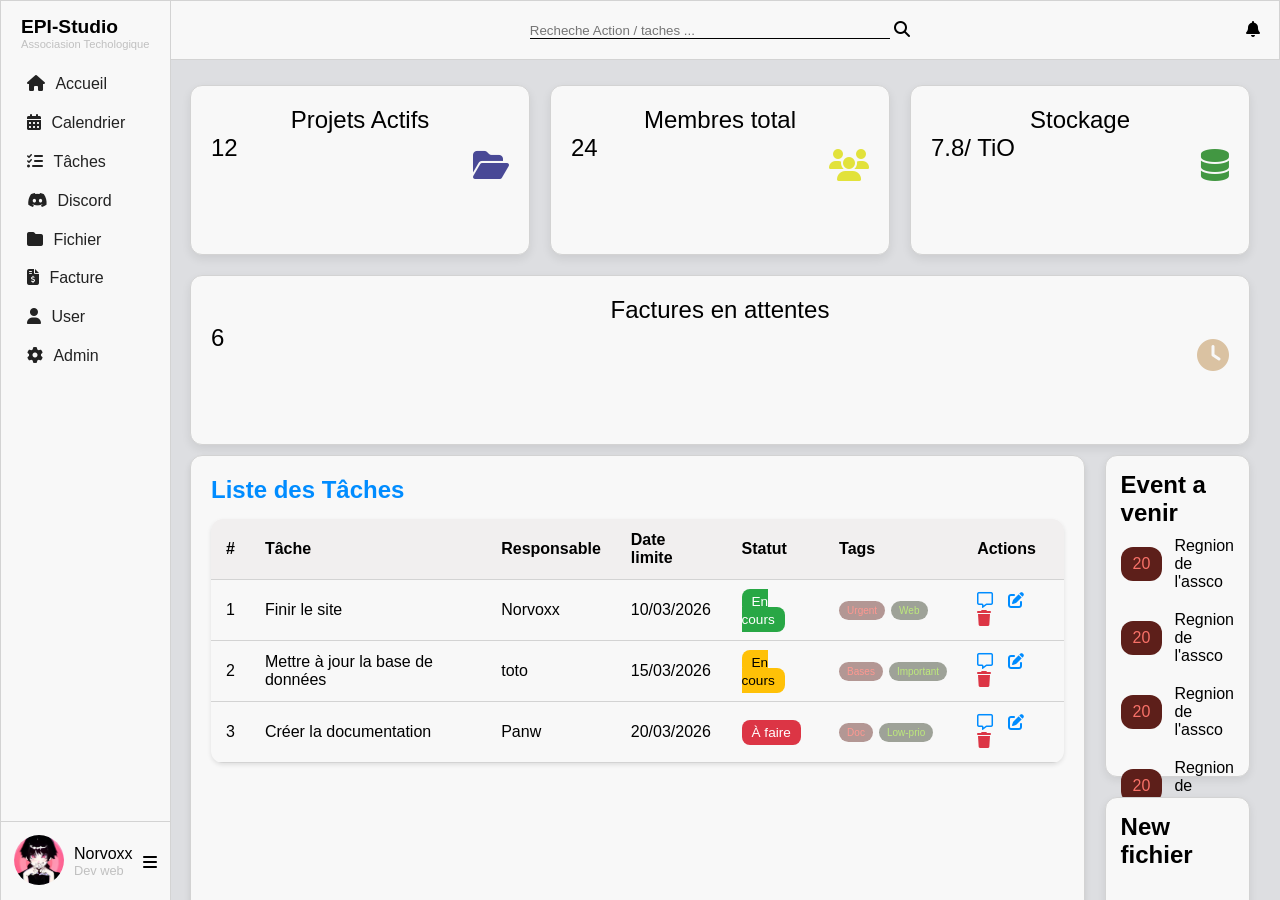
==== commit 0cee72a8: "color icone" ====
--- a/index.html
+++ b/index.html
@@ -125,7 +125,7 @@
 
         <section class="dashboard">
           <div class="top-box">
-            <div class="box">
+            <div class="box box-actif">
               <span class="title-box">Projets Actifs</span>
               <span class="number-box">12</span>
               <!--https://fontawesome.com/icons/diagram-project?s=solid-->
@@ -133,19 +133,19 @@
               <i class="fa-solid fa-folder-open"></i>
               <!-- <i class="fa-solid fa-diagram-project"></i> -->
             </div>
-            <div class="box">
+            <div class="box box-membres">
               <span class="title-box">Membres total</span>
               <span class="number-box">24</span>
               <!--https://fontawesome.com/v4/icon/users-->
               <i class="fa-solid fa-users"></i>
             </div>
-            <div class="box">
+            <div class="box box-stockage">
               <span class="title-box">Stockage</span>
               <span class="number-box">7.8/ TiO</span>
               <!--https://fontawesome.com/icons/database?s=solid-->
               <i class="fa-solid fa-database"></i>
             </div>
-            <div class="box">
+            <div class="box box-attente">
               <span class="title-box">Factures en attentes</span>
               <span class="number-box">6</span>
               <!--https://fontawesome.com/icons/clock?s=solid-->
--- a/css/pages/index.css
+++ b/css/pages/index.css
@@ -17,11 +17,24 @@
   align-items: center;
   font-size: 1.5em;
 }
-.box i {
+.top-box .box i {
   position: fixed;
   right: 20px;
   top: calc(50% - (2em / 3));
   font-size: 2em;
+}
+
+.top-box .box-actif i {
+  color: rgb(73, 73, 150);
+}
+.top-box .box-membres i {
+  color: rgb(226, 226, 59);
+}
+.top-box .box-stockage i {
+  color: rgb(66, 151, 66);
+}
+.top-box .box-attente i {
+  color: rgb(218, 194, 162);
 }
 
 .top-box > div {
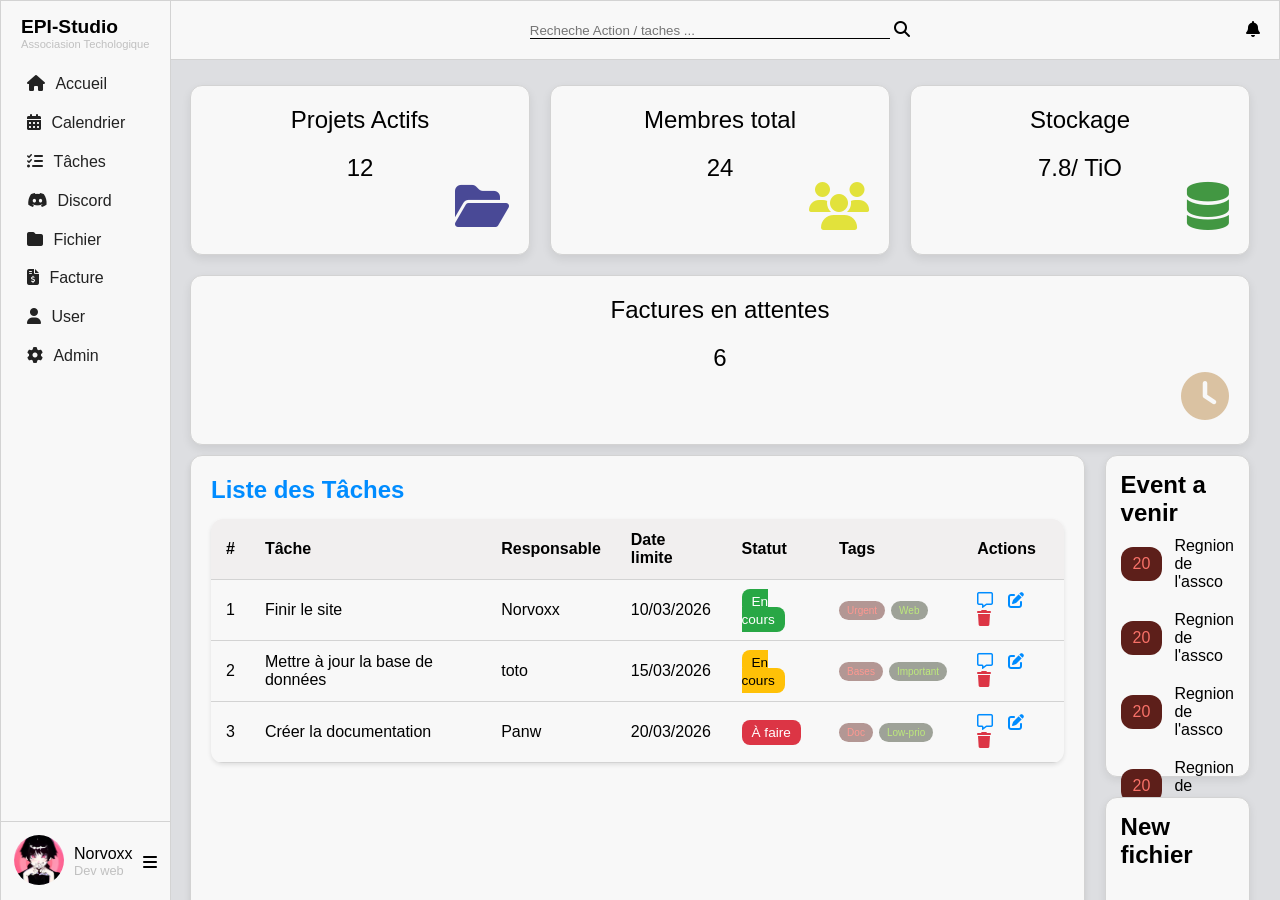
==== commit 01b92768: "création user" ====
--- a/index.html
+++ b/index.html
@@ -79,7 +79,7 @@
 
             <!-- i user-->
             <li>
-              <a href="#">
+              <a href="/user.html">
                 <i class="fa-solid fa-user"></i>
                 <p>User</p>
               </a>
@@ -105,8 +105,8 @@
       </nav>
     </section>
 
+    <main class="main-container">
     <section class="main-container">
-      <main class="main-container">
         <section class="header-container">
           <header>
             <div class="header-search">
--- a/css/root.css
+++ b/css/root.css
@@ -4,11 +4,12 @@
   box-sizing: border-box;
   list-style: none;
   text-decoration: none;
+  user-select: none;
 }
 
 :root {
-  --bg-couleur: #DDDEE1;
-  --bg-couleur-spe:#F8F8F8 ;
+  --bg-couleur: #dddee1;
+  --bg-couleur-spe: #f8f8f8;
 
   --bg-couleur-overlay: #f1efef;
   --bg-couleur-over: #202020;
@@ -52,7 +53,6 @@
   display: flex;
   flex-direction: column;
   gap: 10px;
-
 }
 .box {
   background-color: var(--bg-couleur-spe);
@@ -60,9 +60,8 @@
   border-radius: var(--radius);
   transform: translateY(-5px);
   box-shadow: 0 4px 6px rgba(0, 0, 0, 0.1);
-
 }
-input{  
+input {
   border: none;
   background-color: transparent;
   color: var(--text-couleur);
@@ -88,7 +87,6 @@
 }
 
 @media (max-width: 768px) {
-
   .main-container {
     padding-left: 30px;
   }
@@ -100,8 +98,7 @@
   .event-box {
     flex-direction: column;
   }
-
 }
 
 /* https://m2.material.io/design/color/dark-theme.html*/
-/* https://atlassian.design/foundations/color/color-palette */+/* https://atlassian.design/foundations/color/color-palette */
--- a/css/nav-left.css
+++ b/css/nav-left.css
@@ -108,7 +108,7 @@
 }
 
 @media (max-width: 768px) {
-  li > p {
+  li a > p {
     display: none;
   }
 
--- a/css/pages/taches.css
+++ b/css/pages/taches.css
@@ -1,191 +1,186 @@
 .box {
-    position: relative;
-    height: 100%;
+  position: relative;
+  height: 100%;
 }
 
 .task-table-container {
-    padding: 20px;
-    height: 100%;
-    position: relative;
-    /* overflow-x: auto; */
+  padding: 20px;
+  height: 100%;
+  position: relative;
+  overflow-x: auto;
 }
 
 .task-table-container h2 {
-    margin-bottom: 15px;
-    font-size: 1.5rem;
-    color: var(--special-couleur);
+  margin-bottom: 15px;
+  font-size: 1.5rem;
+  color: var(--special-couleur);
 }
 
 .task-table {
-    width: 100%;
-    border-collapse: collapse;
-    background-color: var(--bg-couleur-spe);
-    border-radius: var(--radius);
-    overflow: hidden;
-    box-shadow: 0 2px 4px rgba(0, 0, 0, 0.1);
-    /* min-width: 600px; */
+  width: 100%;
+  border-collapse: collapse;
+  background-color: var(--bg-couleur-spe);
+  border-radius: var(--radius);
+  overflow: hidden;
+  box-shadow: 0 2px 4px rgba(0, 0, 0, 0.1);
+  /* min-width: 600px; */
+
 }
 
 .task-table th,
 .task-table td {
-    padding: 12px 15px;
-    text-align: left;
-    border-bottom: 1px solid var(--border-couleur);
+  padding: 12px 15px;
+  text-align: left;
+  border-bottom: 1px solid var(--border-couleur);
 }
 
 .task-table th {
-    background-color: var(--bg-couleur-overlay);
-    color: var(--text-couleur);
-    font-weight: 600;
+  background-color: var(--bg-couleur-overlay);
+  color: var(--text-couleur);
+  font-weight: 600;
 }
 
 .task-table tbody tr:hover {
-    background-color: var(--bg-couleur-overlay);
+  background-color: var(--bg-couleur-overlay);
+}
+
+.inactif {
+  display: none;
 }
 
 .status {
-    padding: 5px 10px;
-    border-radius: 0.5rem;
-    color: #fff;
-    font-weight: 500;
-    font-size: 0.85rem;
+  padding: 5px 10px;
+  border-radius: 0.5rem;
+  color: #fff;
+  font-weight: 500;
+  font-size: 0.85rem;
 }
 
 .status.completed {
-    background-color: #28a745;
+  background-color: #28a745;
 }
 
 .status.in-progress {
-    background-color: #ffc107;
-    color: #000;
+  background-color: #ffc107;
+  color: #000;
 }
 
 .status.pending {
-    background-color: #dc3545;
+  background-color: #dc3545;
 }
 
 .edit {
-    color: #008cff;
-    margin-right: 10px;
-    cursor: pointer;
+  color: #008cff;
+  margin-right: 10px;
+  cursor: pointer;
 }
 
 .delete {
-    color: #dc3545;
-    cursor: pointer;
+  color: #dc3545;
+  cursor: pointer;
 }
 
 .tag-list {
-    display: flex;
-    gap: 5px;
-    font-size: 10px;
-    flex-wrap: wrap;
+  display: flex;
+  gap: 5px;
+  font-size: 10px;
+  flex-wrap: wrap;
 }
 
-.tag-list>li {
-    padding: 5px;
-    border-radius: var(--radius);
+.tag-list > li {
+  padding: 5px;
+  border-radius: var(--radius);
 }
 
-.tag-list>li:nth-child(1) {
-    background-color: #5d1f1a73;
-    color: #FD9891;
+.tag-list > li:nth-child(1) {
+  background-color: #5d1f1a73;
+  color: #fd9891;
 }
 
-.tag-list>li:nth-child(2) {
-    background-color: #28311b6e;
-    color: #BDE97C;
+.tag-list > li:nth-child(2) {
+  background-color: #28311b6e;
+  color: #bde97c;
 }
 
-.tag-list>li{
-    background-color: #28311b6e;
-    color: #BDE97C;
+.tag-list > li {
+  background-color: #28311b6e;
+  color: #bde97c;
 }
 
 .task-table-nav {
-    display: flex;
-    justify-content: space-between;
-    align-items: center;
-    margin-bottom: 15px;
-    gap: 10px;
+  display: flex;
+  justify-content: space-between;
+  align-items: center;
+  margin-bottom: 15px;
+  gap: 10px;
 }
 
 .task-search {
-    display: flex;
-    align-items: center;
-    background: var(--bg-couleur-overlay);
-    padding: 8px 12px;
-    border-radius: var(--radius);
-    gap: 8px;
+  display: flex;
+  align-items: center;
+  background: var(--bg-couleur-overlay);
+  padding: 8px 12px;
+  border-radius: var(--radius);
+  gap: 8px;
 }
 
 .task-search input {
-    border: none;
-    background: transparent;
-    outline: none;
-    color: var(--text-couleur);
+  border: none;
+  background: transparent;
+  outline: none;
+  color: var(--text-couleur);
 }
 
 .btn-add-task {
-    display: flex;
-    align-items: center;
-    gap: 6px;
-    background: var(--special-couleur);
-    color: var(--border-couleur);
-    border: none;
-    padding: 8px 14px;
-    border-radius: var(--radius);
-    cursor: pointer;
-    font-weight: 500;
-    transition: 0.2s;
+  display: flex;
+  align-items: center;
+  gap: 6px;
+  background: var(--special-couleur);
+  color: var(--border-couleur);
+  border: none;
+  padding: 8px 14px;
+  border-radius: var(--radius);
+  cursor: pointer;
+  font-weight: 500;
+  transition: 0.2s;
 }
 
 .btn-add-task:hover {
-    opacity: 0.9;
+  opacity: 0.9;
 }
 
+@media (max-width: 768px) {
+  .task-table th,
+  .task-table td {
+    padding: 8px 10px;
+    font-size: 0.85rem;
+  }
 
+  .task-table-container h2 {
+    font-size: 1.3rem;
+  }
 
-@media (max-width: 768px) {
+  .edit,
+  .delete {
+    font-size: 0.8rem;
+    margin-right: 5px;
+  }
 
-    .task-table th,
-    .task-table td {
-        padding: 8px 10px;
-        font-size: 0.85rem;
-    }
+  .status {
+    font-size: 0.75rem;
+    padding: 3px 6px;
+  }
 
-    .task-table-container h2 {
-        font-size: 1.3rem;
-    }
+  .tag {
+    font-size: 9px;
+  }
 
+  .task-table-nav {
+    flex-direction: column;
+    align-items: stretch;
+  }
 
-    .task-table {
-        display: block;
-        overflow-x: auto;
-        white-space: nowrap;
-    }
-
-    .edit,
-    .delete {
-        font-size: 0.8rem;
-        margin-right: 5px;
-    }
-
-    .status {
-        font-size: 0.75rem;
-        padding: 3px 6px;
-    }
-
-    .tag {
-        font-size: 9px;
-    }
-
-    .task-table-nav {
-        flex-direction: column;
-        align-items: stretch;
-    }
-
-    .btn-add-task {
-        justify-content: center;
-    }
+  .btn-add-task {
+    justify-content: center;
+  }
 }
--- a/css/pages/index.css
+++ b/css/pages/index.css
@@ -13,15 +13,18 @@
 
 .number-box {
   display: flex;
-  justify-content: flex-start;
+  justify-content: center;
   align-items: center;
   font-size: 1.5em;
+  margin-top: 20px;
 }
 .top-box .box i {
-  position: fixed;
-  right: 20px;
-  top: calc(50% - (2em / 3));
-  font-size: 2em;
+  display: flex;
+  float: right;
+  align-items: center;
+  justify-content: center;
+
+  font-size: 3em;
 }
 
 .top-box .box-actif i {
